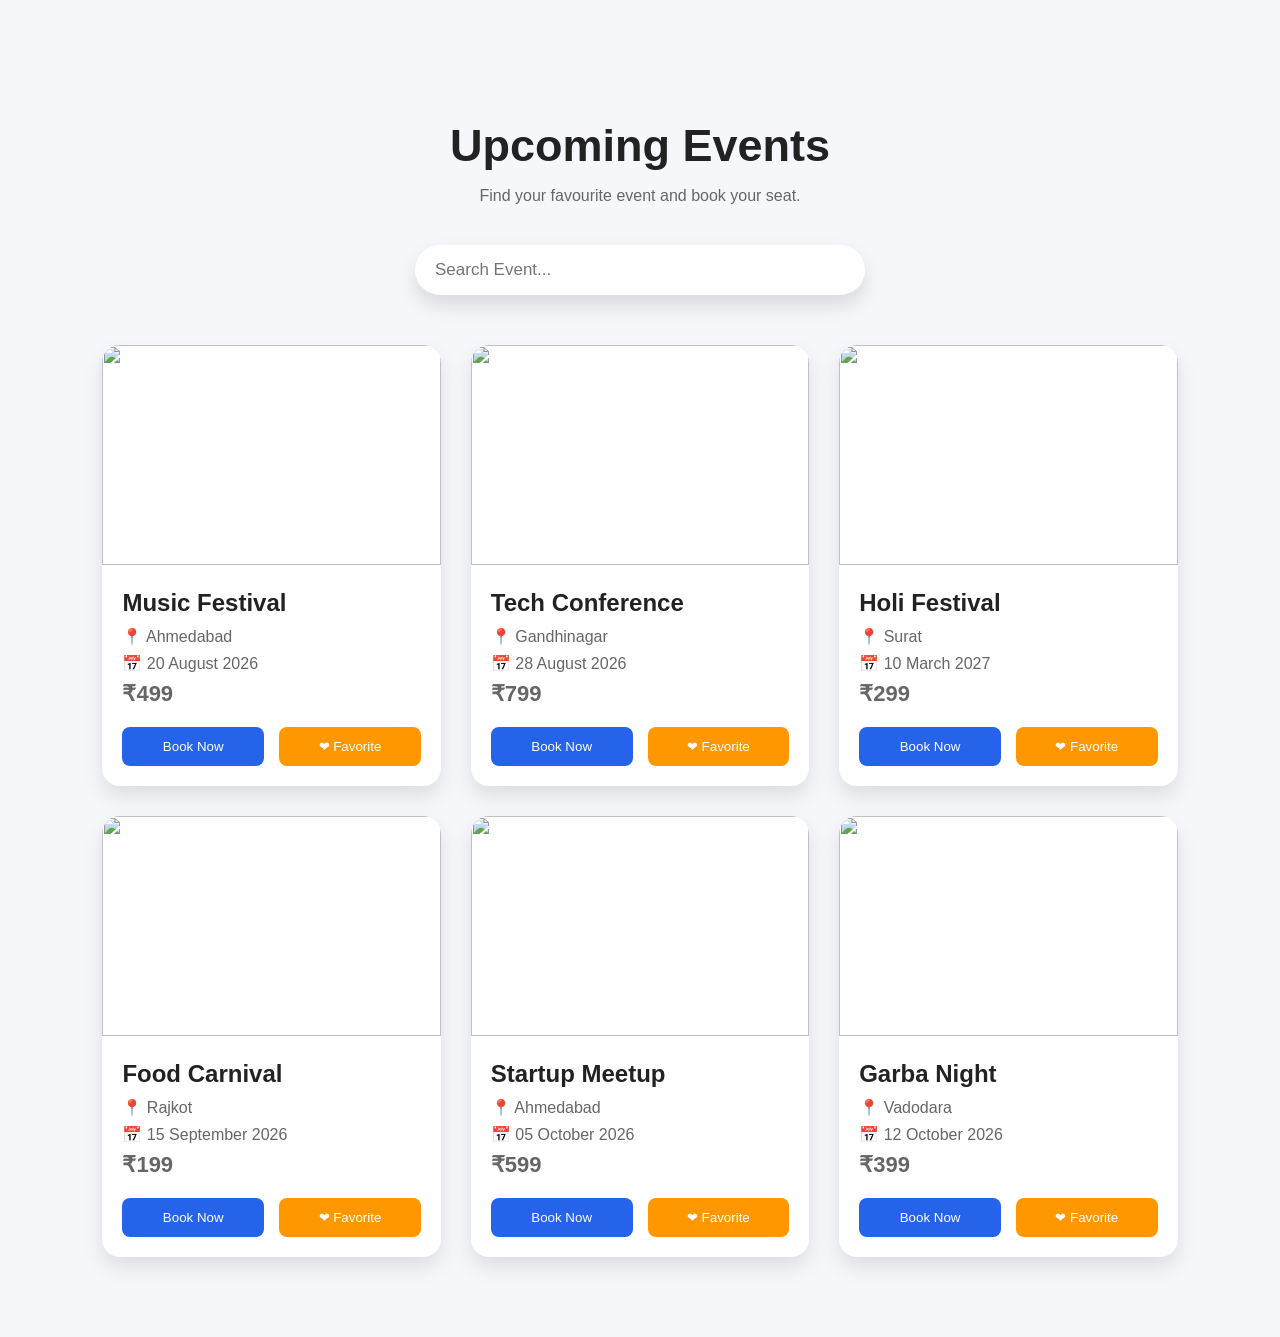
==== events.html @ b65e1fd1 "Initial upload" ====
<!DOCTYPE html>
<html lang="en">

<head>

    <meta charset="UTF-8">
    <meta name="viewport" content="width=device-width, initial-scale=1.0">

    <title>EventHub | Events</title>

    <link rel="stylesheet" href="css/style.css">

    <style>

        body{
            background:#f5f7fb;
        }

        .events-section{
            padding:120px 8% 80px;
        }

        .events-title{
            text-align:center;
            font-size:45px;
            margin-bottom:15px;
        }

        .events-subtitle{
            text-align:center;
            color:#666;
            margin-bottom:40px;
        }

        .search-box{
            width:100%;
            display:flex;
            justify-content:center;
            margin-bottom:50px;
        }

        .search-box input{

            width:450px;
            padding:15px 20px;
            border:none;
            outline:none;
            border-radius:40px;
            box-shadow:0 10px 20px rgba(0,0,0,.12);
            font-size:17px;

        }

        .event-grid{

            display:grid;
            grid-template-columns:repeat(auto-fit,minmax(300px,1fr));
            gap:30px;

        }

        .event{

            background:#fff;
            border-radius:18px;
            overflow:hidden;
            box-shadow:0 10px 20px rgba(0,0,0,.10);
            transition:.4s;

        }

        .event:hover{

            transform:translateY(-10px);

        }

        .event img{

            width:100%;
            height:220px;
            object-fit:cover;

        }

        .event-content{

            padding:20px;

        }

        .event-content h2{

            margin-bottom:10px;

        }

        .event-content p{

            margin:8px 0;
            color:#666;

        }

        .price{

            color:#2563eb;
            font-size:22px;
            font-weight:bold;

        }

        .btn-group{

            display:flex;
            gap:15px;
            margin-top:20px;

        }

        .book{

            flex:1;
            background:#2563eb;
            color:white;
            border:none;
            padding:12px;
            border-radius:8px;
            cursor:pointer;

        }

        .fav{

            flex:1;
            background:#ff9800;
            color:white;
            border:none;
            padding:12px;
            border-radius:8px;
            cursor:pointer;

        }

    </style>

</head>

<body>

<section class="events-section">

<h1 class="events-title">

Upcoming Events

</h1>

<p class="events-subtitle">

Find your favourite event and book your seat.

</p>

<div class="search-box">

<input
type="text"
id="search"
placeholder="Search Event...">

</div>

<div class="event-grid" id="eventGrid">

<!-- Event 1 -->

<div class="event">

<img src="images/event1.jpg">

<div class="event-content">

<h2>Music Festival</h2>

<p>📍 Ahmedabad</p>

<p>📅 20 August 2026</p>

<p class="price">₹499</p>

<div class="btn-group">

<button class="book">
Book Now
</button>

<button class="fav">
❤ Favorite
</button>

</div>

</div>

</div>

<!-- Event 2 -->

<div class="event">

<img src="images/event2.jpg">

<div class="event-content">

<h2>Tech Conference</h2>

<p>📍 Gandhinagar</p>

<p>📅 28 August 2026</p>

<p class="price">₹799</p>

<div class="btn-group">

<button class="book">
Book Now
</button>

<button class="fav">
❤ Favorite
</button>

</div>

</div>

</div>

<!-- Event 3 -->

<div class="event">

<img src="images/event3.jpg">

<div class="event-content">

<h2>Holi Festival</h2>

<p>📍 Surat</p>

<p>📅 10 March 2027</p>

<p class="price">₹299</p>

<div class="btn-group">

<button class="book">
Book Now
</button>

<button class="fav">
❤ Favorite
</button>

</div>

</div>

</div>

<!-- Event 4 -->

<div class="event">

<img src="images/event4.jpg">

<div class="event-content">

<h2>Food Carnival</h2>

<p>📍 Rajkot</p>

<p>📅 15 September 2026</p>

<p class="price">₹199</p>

<div class="btn-group">

<button class="book">
Book Now
</button>

<button class="fav">
❤ Favorite
</button>

</div>

</div>

</div>

<!-- Event 5 -->

<div class="event">

<img src="images/event5.jpg">

<div class="event-content">

<h2>Startup Meetup</h2>

<p>📍 Ahmedabad</p>

<p>📅 05 October 2026</p>

<p class="price">₹599</p>

<div class="btn-group">

<button class="book">
Book Now
</button>

<button class="fav">
❤ Favorite
</button>

</div>

</div>

</div>

<!-- Event 6 -->

<div class="event">

<img src="images/event6.jpg">

<div class="event-content">

<h2>Garba Night</h2>

<p>📍 Vadodara</p>

<p>📅 12 October 2026</p>

<p class="price">₹399</p>

<div class="btn-group">

<button class="book">
Book Now
</button>

<button class="fav">
❤ Favorite
</button>

</div>

</div>

</div>

</div>

</section>

<script src="js/events.js"></script>

</body>

</html>
---- css/style.css ----
/* ===============================
   EventHub Premium CSS
   Part 1
================================= */

*{
    margin:0;
    padding:0;
    box-sizing:border-box;
    font-family:'Poppins',sans-serif;
}

html{
    scroll-behavior:smooth;
}

body{
    background:#f4f7fb;
    color:#222;
    overflow-x:hidden;
}

/* Navbar */

header{
    width:100%;
    position:fixed;
    top:0;
    left:0;
    z-index:1000;
}

.navbar{
    display:flex;
    justify-content:space-between;
    align-items:center;
    padding:18px 8%;
    background:rgba(18,18,18,.85);
    backdrop-filter:blur(15px);
}

.logo{
    font-size:32px;
    color:#fff;
    font-weight:bold;
    letter-spacing:1px;
}

.logo span{
    color:#ff9800;
}

.nav-links{
    display:flex;
    list-style:none;
}

.nav-links li{
    margin-left:30px;
}

.nav-links li a{
    color:#fff;
    text-decoration:none;
    font-size:17px;
    transition:.3s;
}

.nav-links li a:hover{
    color:#ff9800;
}

/* Hero Section */

.hero{
    width:100%;
    height:100vh;
    background:linear-gradient(rgba(0,0,0,.55),
    rgba(0,0,0,.55)),
    url("../images/bg.jpg");
    background-size:cover;
    background-position:center;
    display:flex;
    justify-content:center;
    align-items:center;
    text-align:center;
    color:white;
}

.hero-content{
    max-width:800px;
}

.hero-content h1{
    font-size:65px;
    margin-bottom:20px;
}

.hero-content p{
    font-size:22px;
    margin-bottom:35px;
    line-height:35px;
}

.btn{
    display:inline-block;
    padding:15px 35px;
    background:#ff9800;
    color:white;
    text-decoration:none;
    border-radius:50px;
    transition:.3s;
    font-size:18px;
}

.btn:hover{
    background:#ff7700;
    transform:translateY(-5px);
}

/* Featured */

.featured{
    padding:90px 8%;
}

.featured h2{
    text-align:center;
    font-size:45px;
    margin-bottom:50px;
}

.event-container{
    display:flex;
    gap:30px;
    flex-wrap:wrap;
    justify-content:center;
}

.event-card{
    width:340px;
    background:white;
    border-radius:18px;
    overflow:hidden;
    box-shadow:0 10px 25px rgba(0,0,0,.12);
    transition:.4s;
}

.event-card:hover{
    transform:translateY(-12px);
}

.event-card img{
    width:100%;
    height:230px;
    object-fit:cover;
}

.event-card h3{
    margin:20px;
}

.event-card p{
    margin:0 20px 20px;
    color:#666;
}

.btn-small{
    display:inline-block;
    margin:0 20px 25px;
    padding:10px 20px;
    background:#0d6efd;
    color:white;
    border-radius:5px;
    text-decoration:none;
}

.btn-small:hover{
    background:#084298;
}
/* ===============================
   Why Choose Us Section
================================= */

.why-us{
    padding:90px 8%;
    background:#eef4ff;
}

.why-us h2{
    text-align:center;
    font-size:42px;
    margin-bottom:50px;
}

.why-container{
    display:flex;
    justify-content:center;
    gap:30px;
    flex-wrap:wrap;
}

.why-card{
    width:260px;
    background:#fff;
    padding:35px 25px;
    border-radius:18px;
    text-align:center;
    box-shadow:0 8px 20px rgba(0,0,0,.08);
    transition:.3s;
}

.why-card:hover{
    transform:translateY(-10px);
}

.why-card i{
    font-size:50px;
    color:#0d6efd;
    margin-bottom:20px;
}

.why-card h3{
    margin-bottom:15px;
}

.why-card p{
    color:#666;
    line-height:26px;
}

/* ===============================
   Statistics Section
================================= */

.stats{
    background:#0d6efd;
    color:white;
    padding:70px 8%;
}

.stats-container{
    display:flex;
    justify-content:space-around;
    flex-wrap:wrap;
    text-align:center;
}

.stat-box{
    margin:20px;
}

.stat-box h2{
    font-size:50px;
    margin-bottom:10px;
}

.stat-box p{
    font-size:18px;
}

/* ===============================
   Footer
================================= */

footer{
    background:#111827;
    color:white;
    padding:50px 8%;
    text-align:center;
}

footer h2{
    margin-bottom:15px;
}

footer p{
    color:#bbb;
    line-height:28px;
}

.social-icons{
    margin-top:25px;
}

.social-icons a{
    display:inline-block;
    width:45px;
    height:45px;
    line-height:45px;
    text-align:center;
    background:#1f2937;
    color:white;
    border-radius:50%;
    margin:0 8px;
    text-decoration:none;
    transition:.3s;
}

.social-icons a:hover{
    background:#ff9800;
}

/* ===============================
   Responsive
================================= */

@media(max-width:992px){

.hero-content h1{
    font-size:48px;
}

.hero-content p{
    font-size:18px;
}

.navbar{
    flex-direction:column;
}

.nav-links{
    margin-top:20px;
    flex-wrap:wrap;
    justify-content:center;
}

.nav-links li{
    margin:10px;
}

}

@media(max-width:768px){

.hero{
    height:auto;
    padding:150px 20px 100px;
}

.hero-content h1{
    font-size:36px;
}

.hero-content p{
    font-size:16px;
    line-height:28px;
}

.event-card{
    width:100%;
}

.featured h2,
.why-us h2{
    font-size:32px;
}

.stat-box h2{
    font-size:36px;
}

.stat-box{
    width:45%;
    margin-bottom:30px;
}

}

@media(max-width:480px){

.logo{
    font-size:26px;
}

.hero-content h1{
    font-size:30px;
}

.hero-content p{
    font-size:15px;
}

.btn{
    padding:12px 25px;
    font-size:16px;
}

.stat-box{
    width:100%;
}

}
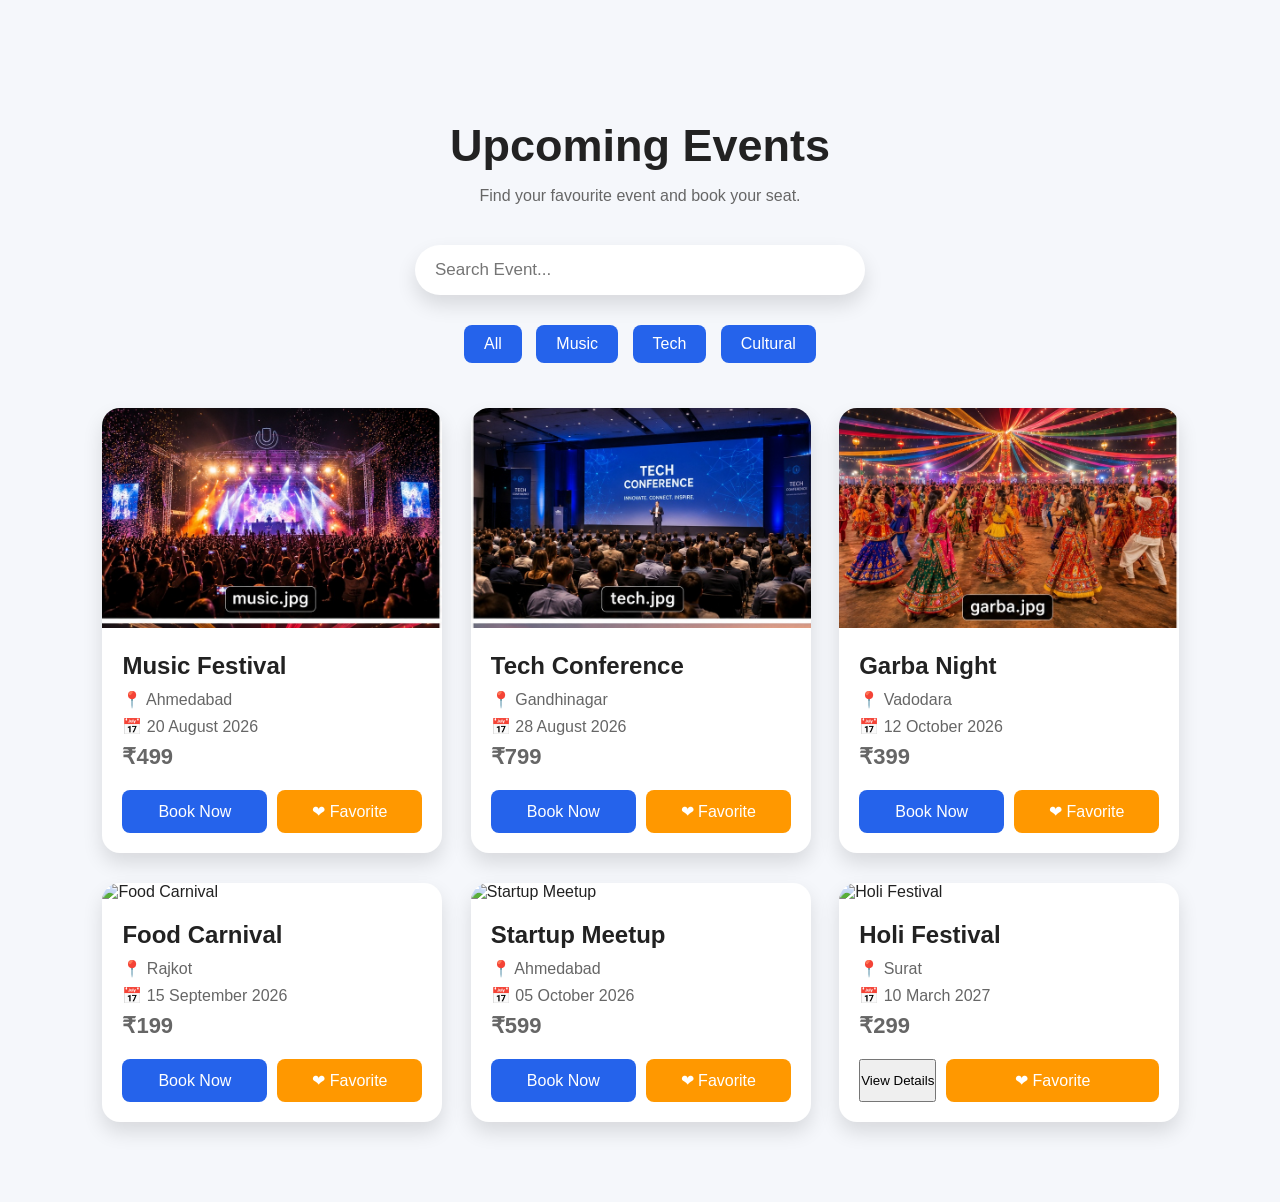
==== commit 54a107bc: "Added booking, favorites and event updates" ====
--- a/events.html
+++ b/events.html
@@ -13,6 +13,9 @@
     <style>
 
         body{
+            margin:0;
+            padding:0;
+            font-family:Arial,Helvetica,sans-serif;
             background:#f5f7fb;
         }
 
@@ -36,11 +39,10 @@
             width:100%;
             display:flex;
             justify-content:center;
-            margin-bottom:50px;
+            margin-bottom:25px;
         }
 
         .search-box input{
-
             width:450px;
             padding:15px 20px;
             border:none;
@@ -48,98 +50,32 @@
             border-radius:40px;
             box-shadow:0 10px 20px rgba(0,0,0,.12);
             font-size:17px;
-
+        }
+
+        .filter-buttons{
+            text-align:center;
+            margin-bottom:40px;
+        }
+
+        .filter-btn{
+            padding:10px 20px;
+            margin:5px;
+            border:none;
+            border-radius:8px;
+            background:#2563eb;
+            color:#fff;
+            cursor:pointer;
+            font-size:16px;
+        }
+
+        .filter-btn:hover{
+            background:#1747b8;
         }
 
         .event-grid{
-
             display:grid;
             grid-template-columns:repeat(auto-fit,minmax(300px,1fr));
             gap:30px;
-
-        }
-
-        .event{
-
-            background:#fff;
-            border-radius:18px;
-            overflow:hidden;
-            box-shadow:0 10px 20px rgba(0,0,0,.10);
-            transition:.4s;
-
-        }
-
-        .event:hover{
-
-            transform:translateY(-10px);
-
-        }
-
-        .event img{
-
-            width:100%;
-            height:220px;
-            object-fit:cover;
-
-        }
-
-        .event-content{
-
-            padding:20px;
-
-        }
-
-        .event-content h2{
-
-            margin-bottom:10px;
-
-        }
-
-        .event-content p{
-
-            margin:8px 0;
-            color:#666;
-
-        }
-
-        .price{
-
-            color:#2563eb;
-            font-size:22px;
-            font-weight:bold;
-
-        }
-
-        .btn-group{
-
-            display:flex;
-            gap:15px;
-            margin-top:20px;
-
-        }
-
-        .book{
-
-            flex:1;
-            background:#2563eb;
-            color:white;
-            border:none;
-            padding:12px;
-            border-radius:8px;
-            cursor:pointer;
-
-        }
-
-        .fav{
-
-            flex:1;
-            background:#ff9800;
-            color:white;
-            border:none;
-            padding:12px;
-            border-radius:8px;
-            cursor:pointer;
-
         }
 
     </style>
@@ -150,218 +86,216 @@
 
 <section class="events-section">
 
-<h1 class="events-title">
-
-Upcoming Events
-
-</h1>
+<h1 class="events-title">Upcoming Events</h1>
 
 <p class="events-subtitle">
-
 Find your favourite event and book your seat.
-
 </p>
 
 <div class="search-box">
-
-<input
-type="text"
-id="search"
-placeholder="Search Event...">
-
+    <input
+    type="text"
+    id="searchInput"
+    placeholder="Search Event...">
+</div>
+
+<div class="filter-buttons">
+    <button class="filter-btn" onclick="filterEvents('all')">All</button>
+    <button class="filter-btn" onclick="filterEvents('music')">Music</button>
+    <button class="filter-btn" onclick="filterEvents('tech')">Tech</button>
+    <button class="filter-btn" onclick="filterEvents('cultural')">Cultural</button>
 </div>
 
 <div class="event-grid" id="eventGrid">
-
 <!-- Event 1 -->
 
-<div class="event">
-
-<img src="images/event1.jpg">
-
-<div class="event-content">
-
-<h2>Music Festival</h2>
-
-<p>📍 Ahmedabad</p>
-
-<p>📅 20 August 2026</p>
-
-<p class="price">₹499</p>
-
-<div class="btn-group">
-
-<button class="book">
-Book Now
-</button>
-
-<button class="fav">
-❤ Favorite
-</button>
-
-</div>
-
-</div>
+<div class="event event-card" data-category="music">
+
+    <img src="images/music.jpg" alt="Music Festival">
+
+    <div class="event-content">
+
+        <h2>Music Festival</h2>
+
+        <p>📍 Ahmedabad</p>
+
+        <p>📅 20 August 2026</p>
+
+        <p class="price">₹499</p>
+
+        <div class="btn-group">
+
+            <button class="book">
+                Book Now
+            </button>
+
+            <button class="fav">
+                ❤ Favorite
+            </button>
+
+        </div>
+
+    </div>
 
 </div>
 
 <!-- Event 2 -->
 
-<div class="event">
-
-<img src="images/event2.jpg">
-
-<div class="event-content">
-
-<h2>Tech Conference</h2>
-
-<p>📍 Gandhinagar</p>
-
-<p>📅 28 August 2026</p>
-
-<p class="price">₹799</p>
-
-<div class="btn-group">
-
-<button class="book">
-Book Now
-</button>
-
-<button class="fav">
-❤ Favorite
-</button>
-
-</div>
-
-</div>
+<div class="event event-card" data-category="tech">
+
+    <img src="images/tech.jpg" alt="Tech Conference">
+
+    <div class="event-content">
+
+        <h2>Tech Conference</h2>
+
+        <p>📍 Gandhinagar</p>
+
+        <p>📅 28 August 2026</p>
+
+        <p class="price">₹799</p>
+
+        <div class="btn-group">
+
+            <button class="book">
+                Book Now
+            </button>
+
+            <button class="fav">
+                ❤ Favorite
+            </button>
+
+        </div>
+
+    </div>
 
 </div>
 
 <!-- Event 3 -->
 
-<div class="event">
-
-<img src="images/event3.jpg">
-
-<div class="event-content">
-
-<h2>Holi Festival</h2>
-
-<p>📍 Surat</p>
-
-<p>📅 10 March 2027</p>
-
-<p class="price">₹299</p>
-
-<div class="btn-group">
-
-<button class="book">
-Book Now
-</button>
-
-<button class="fav">
-❤ Favorite
-</button>
-
-</div>
-
-</div>
-
-</div>
-
+<div class="event event-card" data-category="cultural">
+
+    <img src="images/garba.jpg" alt="Garba Night">
+
+    <div class="event-content">
+
+        <h2>Garba Night</h2>
+
+        <p>📍 Vadodara</p>
+
+        <p>📅 12 October 2026</p>
+
+        <p class="price">₹399</p>
+
+        <div class="btn-group">
+
+            <button class="book">
+                Book Now
+            </button>
+
+            <button class="fav">
+                ❤ Favorite
+            </button>
+
+        </div>
+
+    </div>
+
+</div>
 <!-- Event 4 -->
 
-<div class="event">
-
-<img src="images/event4.jpg">
-
-<div class="event-content">
-
-<h2>Food Carnival</h2>
-
-<p>📍 Rajkot</p>
-
-<p>📅 15 September 2026</p>
-
-<p class="price">₹199</p>
-
-<div class="btn-group">
-
-<button class="book">
-Book Now
-</button>
-
-<button class="fav">
-❤ Favorite
-</button>
-
-</div>
-
-</div>
+<div class="event event-card" data-category="food">
+
+    <img src="images/food.jpg" alt="Food Carnival">
+
+    <div class="event-content">
+
+        <h2>Food Carnival</h2>
+
+        <p>📍 Rajkot</p>
+
+        <p>📅 15 September 2026</p>
+
+        <p class="price">₹199</p>
+
+        <div class="btn-group">
+
+            <button class="book">
+                Book Now
+            </button>
+
+            <button class="fav">
+                ❤ Favorite
+            </button>
+
+        </div>
+
+    </div>
 
 </div>
 
 <!-- Event 5 -->
 
-<div class="event">
-
-<img src="images/event5.jpg">
-
-<div class="event-content">
-
-<h2>Startup Meetup</h2>
-
-<p>📍 Ahmedabad</p>
-
-<p>📅 05 October 2026</p>
-
-<p class="price">₹599</p>
-
-<div class="btn-group">
-
-<button class="book">
-Book Now
-</button>
-
-<button class="fav">
-❤ Favorite
-</button>
-
-</div>
-
-</div>
+<div class="event event-card" data-category="startup">
+
+    <img src="images/startup.jpg" alt="Startup Meetup">
+
+    <div class="event-content">
+
+        <h2>Startup Meetup</h2>
+
+        <p>📍 Ahmedabad</p>
+
+        <p>📅 05 October 2026</p>
+
+        <p class="price">₹599</p>
+
+        <div class="btn-group">
+
+            <button class="book">
+                Book Now
+            </button>
+
+            <button class="fav">
+                ❤ Favorite
+            </button>
+
+        </div>
+
+    </div>
 
 </div>
 
 <!-- Event 6 -->
 
-<div class="event">
-
-<img src="images/event6.jpg">
-
-<div class="event-content">
-
-<h2>Garba Night</h2>
-
-<p>📍 Vadodara</p>
-
-<p>📅 12 October 2026</p>
-
-<p class="price">₹399</p>
-
-<div class="btn-group">
-
-<button class="book">
-Book Now
-</button>
-
-<button class="fav">
-❤ Favorite
-</button>
-
-</div>
-
-</div>
+<div class="event event-card" data-category="festival">
+
+    <img src="images/holi.jpg" alt="Holi Festival">
+
+    <div class="event-content">
+
+        <h2>Holi Festival</h2>
+
+        <p>📍 Surat</p>
+
+        <p>📅 10 March 2027</p>
+
+        <p class="price">₹299</p>
+
+        <div class="btn-group">
+
+          <button
+           onclick="window.location.href='event-details.html'">
+           View Details
+          </button>
+
+            <button class="fav">
+                ❤ Favorite
+            </button>
+
+        </div>
+
+    </div>
 
 </div>
 
@@ -372,5 +306,4 @@
 <script src="js/events.js"></script>
 
 </body>
-
-</html>+</html>    
--- a/css/style.css
+++ b/css/style.css
@@ -390,4 +390,224 @@
     width:100%;
 }
 
+}
+.search-box{
+    text-align:center;
+    margin:20px 0;
+}
+
+.search-box input{
+    width:60%;
+    padding:12px;
+    border:2px solid #007bff;
+    border-radius:8px;
+    font-size:16px;
+}
+.filter-buttons{
+    text-align:center;
+    margin:20px 0;
+}
+
+.filter-btn{
+    padding:10px 20px;
+    margin:5px;
+    border:none;
+    border-radius:6px;
+    background:#007bff;
+    color:white;
+    cursor:pointer;
+    font-size:16px;
+    transition:0.3s;
+}
+
+.filter-btn:hover{
+    background:#0056b3;
+}
+/* ===========================
+   Events Page
+=========================== */
+
+.event{
+    background:#fff;
+    border-radius:18px;
+    overflow:hidden;
+    box-shadow:0 10px 20px rgba(0,0,0,.12);
+    transition:0.3s;
+}
+
+.event:hover{
+    transform:translateY(-8px);
+    box-shadow:0 15px 30px rgba(0,0,0,.18);
+}
+
+.event img{
+    width:100%;
+    height:220px;
+    object-fit:cover;
+}
+
+.event-content{
+    padding:20px;
+}
+
+.event-content h2{
+    margin-bottom:10px;
+    color:#222;
+}
+
+.event-content p{
+    margin:8px 0;
+    color:#666;
+}
+
+.price{
+    color:#2563eb;
+    font-size:22px;
+    font-weight:bold;
+}
+
+/* Buttons */
+
+.btn-group{
+    display:flex;
+    gap:10px;
+    margin-top:20px;
+}
+
+.book{
+    flex:1;
+    background:#2563eb;
+    color:white;
+    border:none;
+    padding:12px;
+    border-radius:8px;
+    cursor:pointer;
+    font-size:16px;
+}
+
+.book:hover{
+    background:#1d4ed8;
+}
+
+.fav{
+    flex:1;
+    background:#ff9800;
+    color:white;
+    border:none;
+    padding:12px;
+    border-radius:8px;
+    cursor:pointer;
+    font-size:16px;
+}
+
+.fav:hover{
+    background:#e68900;
+}
+
+/* Search */
+
+.search-box input{
+    transition:0.3s;
+}
+
+.search-box input:focus{
+    box-shadow:0 0 15px rgba(37,99,235,.4);
+}
+
+/* Filter Buttons */
+
+.filter-buttons{
+    text-align:center;
+    margin-bottom:30px;
+}
+
+.filter-btn{
+    background:#2563eb;
+    color:#fff;
+    border:none;
+    padding:10px 20px;
+    margin:5px;
+    border-radius:8px;
+    cursor:pointer;
+    transition:0.3s;
+}
+
+.filter-btn:hover{
+    background:#1747b8;
+}
+
+/* Responsive */
+
+@media(max-width:768px){
+
+    .events-title{
+        font-size:34px;
+    }
+
+    .search-box input{
+        width:90%;
+    }
+
+    .btn-group{
+        flex-direction:column;
+    }
+
+}
+/* Booking Page */
+
+.booking-container{
+
+    width:400px;
+    margin:80px auto;
+    background:#fff;
+    padding:30px;
+    border-radius:15px;
+    box-shadow:0 10px 20px rgba(0,0,0,.15);
+
+}
+
+.booking-container h1{
+
+    text-align:center;
+    margin-bottom:20px;
+
+}
+
+.booking-container label{
+
+    display:block;
+    margin-top:15px;
+    font-weight:bold;
+
+}
+
+.booking-container input{
+
+    width:100%;
+    padding:12px;
+    margin-top:5px;
+    border:1px solid #ccc;
+    border-radius:8px;
+    font-size:16px;
+
+}
+
+.booking-container button{
+
+    width:100%;
+    margin-top:25px;
+    padding:14px;
+    border:none;
+    border-radius:8px;
+    background:#2563eb;
+    color:#fff;
+    font-size:18px;
+    cursor:pointer;
+
+}
+
+.booking-container button:hover{
+
+    background:#1747b8;
+
 }
